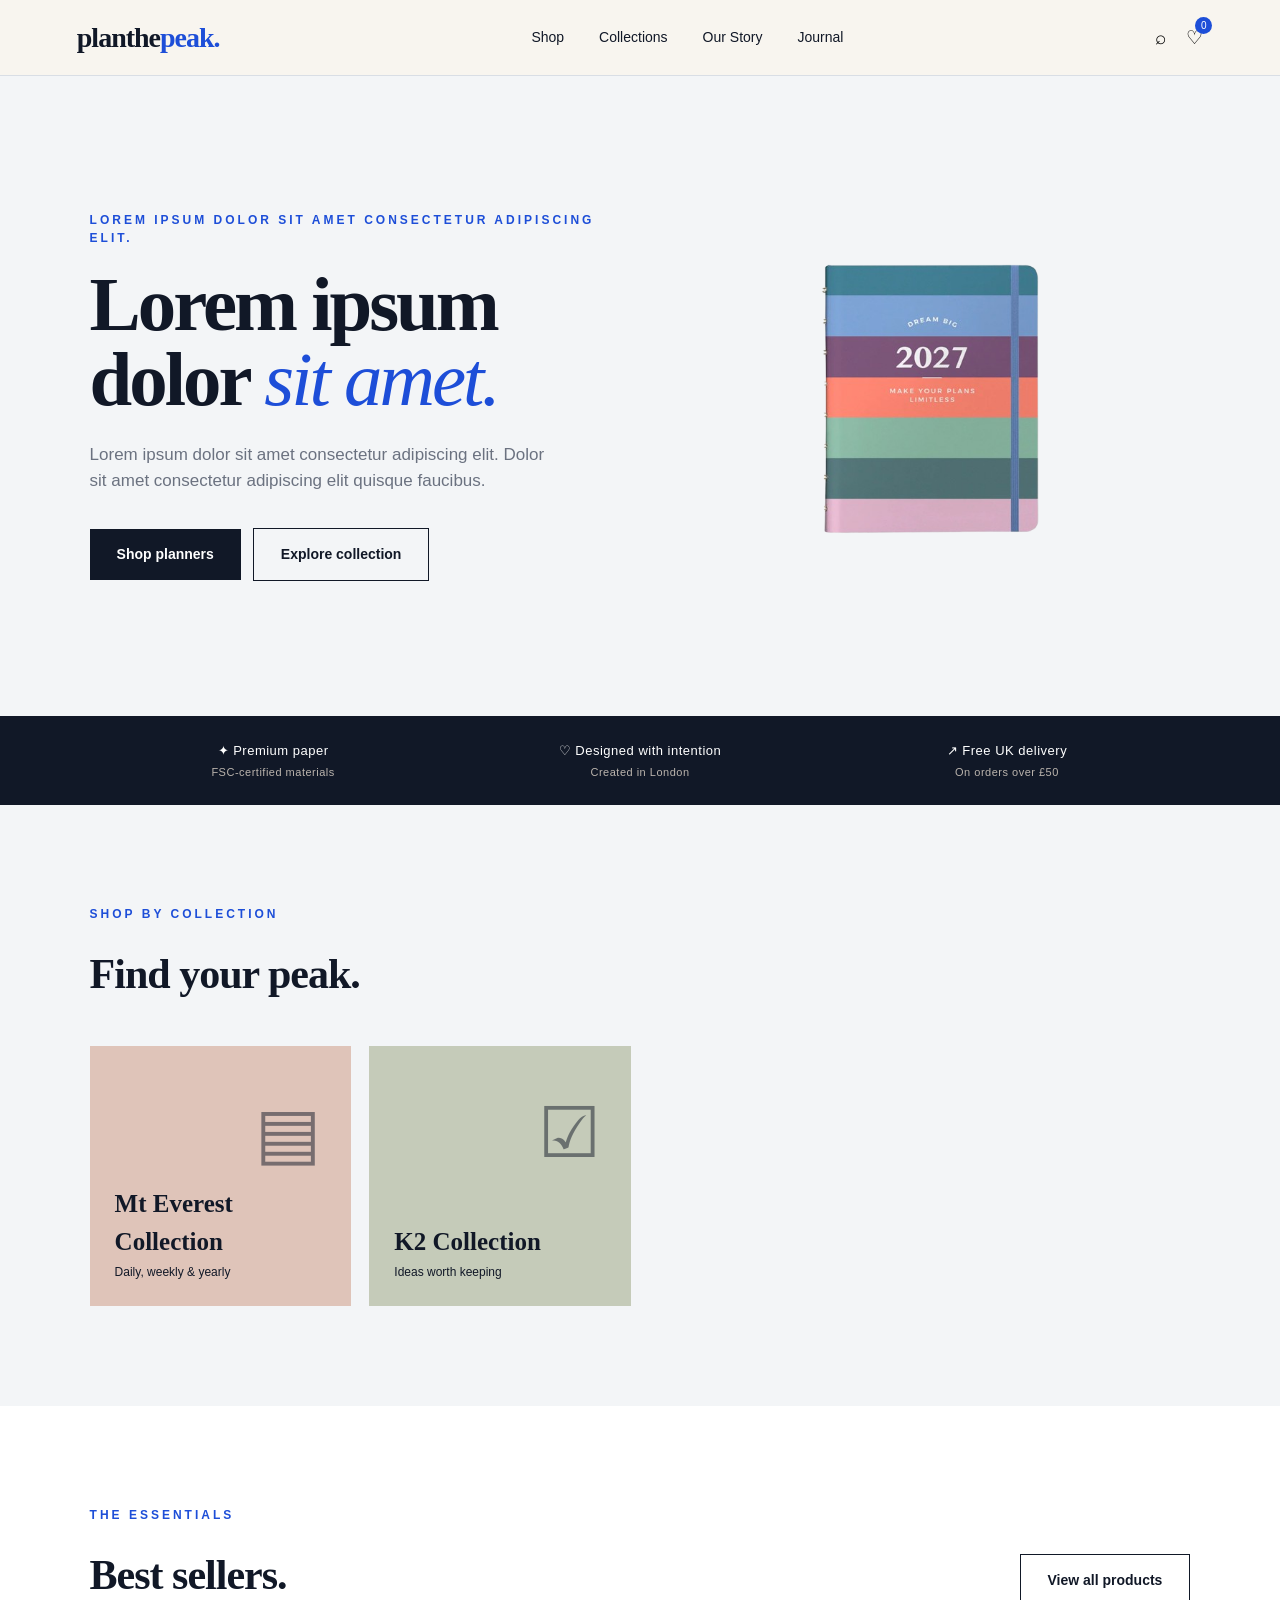
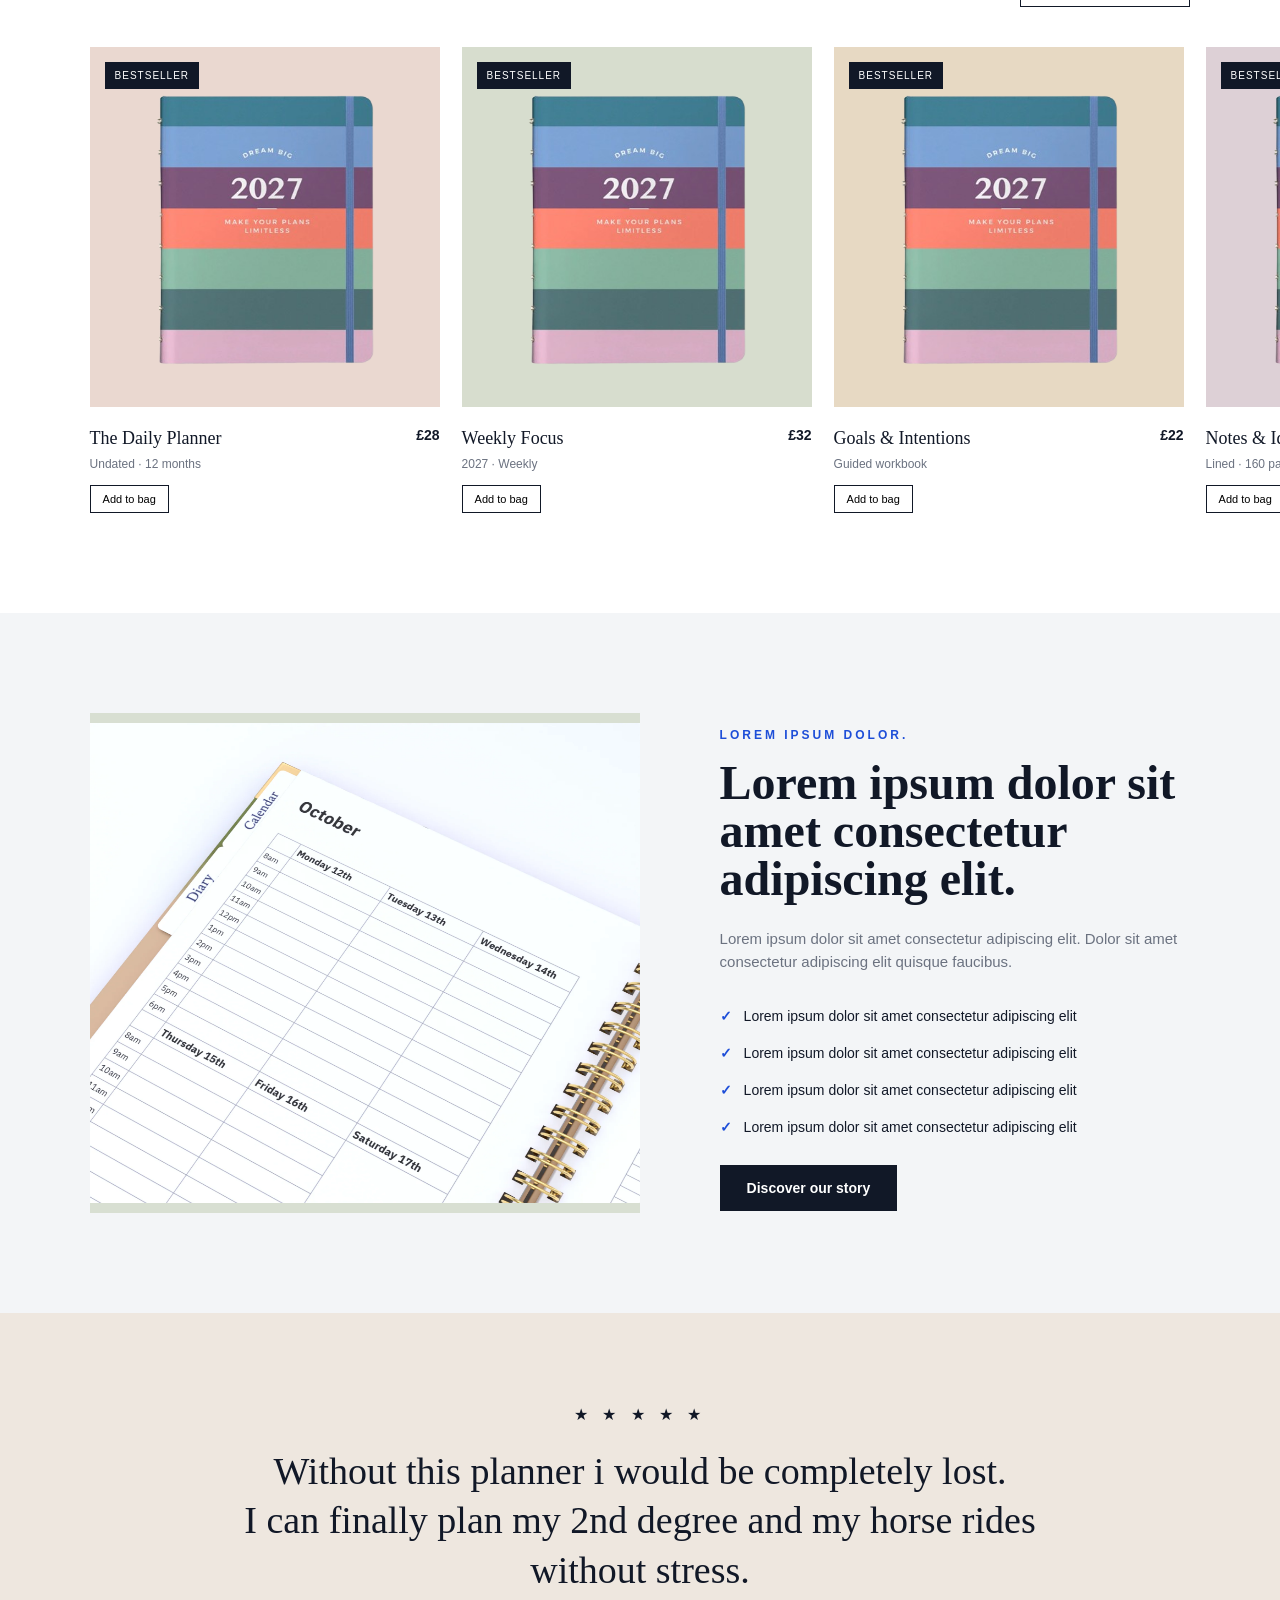
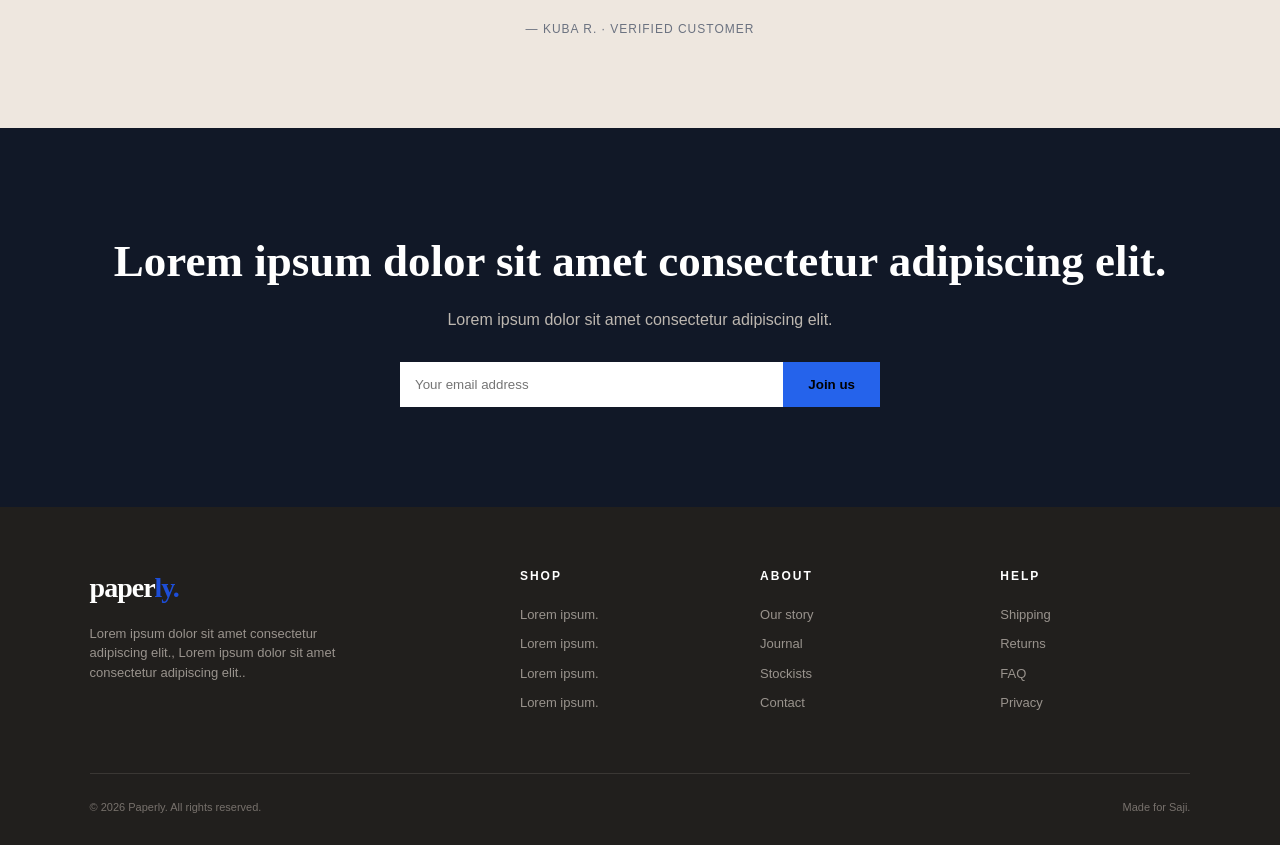
==== index.html @ 13dc661b "Add files via upload" ====
<!DOCTYPE html>
<html lang="en">
<head>
    <meta charset="UTF-8">
    <meta name="viewport" content="width=device-width, initial-scale=1.0">
    <title>Plan The Peak</title>
    <link rel="stylesheet" href="style.css">
</head>
<body>

    <!-- NAVIGATION -->
    <nav class="navbar">
        <a href="#" class="logo">planthe<span>peak.</span></a>

        <ul class="nav-links" id="navLinks">
            <li><a href="#shop">Shop</a></li>
            <li><a href="#categories">Collections</a></li>
            <li><a href="#about">Our Story</a></li>
            <li><a href="#journal">Journal</a></li>
        </ul>

        <div class="nav-actions">
            <button class="nav-icon">⌕</button>

            <button class="nav-icon cart">
                ♡
                <span class="cart-count" id="cartCount">0</span>
            </button>

            <button class="menu-btn" onclick="toggleMenu()">☰</button>
        </div>
    </nav>


    <!-- HERO -->
    <section class="hero">
        <div class="hero-content">
            <div class="eyebrow">
                Lorem ipsum dolor sit amet consectetur adipiscing elit.
            </div>

            <h1>
                Lorem ipsum dolor <em>sit amet.</em>
            </h1>

            <p>
                Lorem ipsum dolor sit amet consectetur adipiscing elit. Dolor sit amet consectetur adipiscing elit quisque faucibus.
            </p>

            <div class="buttons">
                <a href="#shop" class="btn btn-primary">
                    Shop planners
                </a>

                <a href="#categories" class="btn btn-secondary">
                    Explore collection
                </a>
            </div>
        </div>

        <div class="hero-image">
            <img src="planner.png" id="planner_placeholder">
        </div>
    </section>


    <!-- TRUST -->
    <section class="trust">
        <div class="trust-item">
            ✦ Premium paper
            <span>FSC-certified materials</span>
        </div>

        <div class="trust-item">
            ♡ Designed with intention
            <span>Created in London</span>
        </div>

        <div class="trust-item">
            ↗ Free UK delivery
            <span>On orders over £50</span>
        </div>
    </section>


    <!-- CATEGORIES -->
    <section class="section" id="categories">
        <div class="section-header">
            <div>
                <div class="eyebrow">Shop by collection</div>
                <h2>Find your peak.</h2>
            </div>

            <!-- <p> -->
                <!-- Lorem ipsum dolor sit amet consectetur adipiscing elit. Dolor sit amet consectetur adipiscing elit quisque faucibus. -->
            <!-- </p> -->
        </div>

        <div class="category-grid">

            <a href="#" class="category">
                <div class="category-icon">▤</div>
                <h3>Mt Everest Collection</h3>
                <p>Daily, weekly & yearly</p>
            </a>

            <a href="#" class="category">
                <div class="category-icon">☑</div>
                <h3>K2 Collection</h3>
                <p>Ideas worth keeping</p>
            </a>

            <!-- <a href="#" class="category">
                <div class="category-icon">✎</div>
                <h3>Accessories</h3>
                <p>Make planning yours</p>
            </a> -->

            <!-- <a href="#" class="category">
                <div class="category-icon">♡</div>
                <h3>Gift sets</h3>
                <p>Thoughtful gifts</p>
            </a> -->

        </div>
    </section>


    <!-- PRODUCTS -->
    <section class="section products-section" id="shop">

        <div class="section-header">
            <div>
                <div class="eyebrow">The essentials</div>
                <h2>Best sellers.</h2>
            </div>

            <a href="#" class="btn btn-secondary">
                View all products
            </a>
        </div>

        <div class="product-grid">

            <!-- PRODUCT 1 -->
            <article class="product-card">
                
                <a href="product.html" class="product-link">
                    <div class="product-image">
                        <span class="badge">Bestseller</span>
                        <img src="planner.png" id="planner_placeholder">
                    </div>
                </a>

                <div class="product-info">
                    <div>
                        <div class="product-name">
                            The Daily Planner
                        </div>

                        <div class="product-description">
                            Undated · 12 months
                        </div>
                    </div>

                    <div class="price">
                        £28
                    </div>
                </div>

                <button class="add-btn" onclick="addToCart()">
                    Add to bag
                </button>
            </article>


            <!-- PRODUCT 2 -->
            <article class="product-card">
                <a href="product.html" class="product-link">
                    <div class="product-image">
                        <span class="badge">Bestseller</span>
                        <img src="planner.png" id="planner_placeholder">
                    </div>
                </a>

                <div class="product-info">
                    <div>
                        <div class="product-name">
                            Weekly Focus
                        </div>

                        <div class="product-description">
                            2027 · Weekly
                        </div>
                    </div>

                    <div class="price">
                        £32
                    </div>
                </div>

                <button class="add-btn" onclick="addToCart()">
                    Add to bag
                </button>
            </article>


            <!-- PRODUCT 3 -->
            <article class="product-card">
                <a href="product.html" class="product-link">
                    <div class="product-image">
                        <span class="badge">Bestseller</span>
                        <img src="planner.png" id="planner_placeholder">
                    </div>
                </a>

                <div class="product-info">
                    <div>
                        <div class="product-name">
                            Goals & Intentions
                        </div>

                        <div class="product-description">
                            Guided workbook
                        </div>
                    </div>

                    <div class="price">
                        £22
                    </div>
                </div>

                <button class="add-btn" onclick="addToCart()">
                    Add to bag
                </button>
            </article>


            <!-- PRODUCT 4 -->
            <article class="product-card">
                <a href="product.html" class="product-link">
                    <div class="product-image">
                        <span class="badge">Bestseller</span>
                        <img src="planner.png" id="planner_placeholder">
                    </div>
                </a>

                <div class="product-info">
                    <div>
                        <div class="product-name">
                            Notes & Ideas
                        </div>

                        <div class="product-description">
                            Lined · 160 pages
                        </div>
                    </div>

                    <div class="price">
                        £16
                    </div>
                </div>

                <button class="add-btn" onclick="addToCart()">
                    Add to bag
                </button>
            </article>

        </div>
    </section>


    <!-- FEATURE -->
    <section class="feature" id="about">

        <div class="feature-image">
            <img src="planner_placeholder.png" id="planner_placeholder2">
        </div>


        <div class="feature-content">

            <div class="eyebrow">
                Lorem ipsum dolor.
            </div>

            <h2>
                Lorem ipsum dolor sit amet consectetur adipiscing elit.
            </h2>

            <p>
                Lorem ipsum dolor sit amet consectetur adipiscing elit. Dolor sit amet consectetur adipiscing elit quisque faucibus.
            </p>

            <ul class="feature-list">
                <li>Lorem ipsum dolor sit amet consectetur adipiscing elit</li>
                <li>Lorem ipsum dolor sit amet consectetur adipiscing elit</li>
                <li>Lorem ipsum dolor sit amet consectetur adipiscing elit</li>
                <li>Lorem ipsum dolor sit amet consectetur adipiscing elit</li>
            </ul>

            <a href="#" class="btn btn-primary">
                Discover our story
            </a>

        </div>

    </section>


    <!-- TESTIMONIAL -->
    <section class="testimonial">

        <div class="stars">
            ★ ★ ★ ★ ★
        </div>

        <blockquote>
            Without this planner i would be completely lost.<br>
            I can finally plan my 2nd degree and my horse rides without stress.
        </blockquote>

        <cite>
            — KUBA R. · VERIFIED CUSTOMER
        </cite>

    </section>


    <!-- NEWSLETTER -->
    <section class="newsletter" id="journal">

        <h2>
            Lorem ipsum dolor sit amet consectetur adipiscing elit.
        </h2>

        <p>
            Lorem ipsum dolor sit amet consectetur adipiscing elit.
        </p>

        <form class="newsletter-form" onsubmit="subscribe(event)">

            <input
                type="email"
                placeholder="Your email address"
                required
            >

            <button type="submit">
                Join us
            </button>

        </form>

    </section>


    <!-- FOOTER -->
    <footer>

        <div class="footer-grid">

            <div class="footer-brand">

                <div class="logo">
                    paper<span>ly.</span>
                </div>

                <p>
                    Lorem ipsum dolor sit amet consectetur adipiscing elit.,
                    Lorem ipsum dolor sit amet consectetur adipiscing elit..
                </p>

            </div>


            <div>
                <h4>Shop</h4>

                <ul>
                    <li><a href="#">Lorem ipsum.</a></li>
                    <li><a href="#">Lorem ipsum.</a></li>
                    <li><a href="#">Lorem ipsum.</a></li>
                    <li><a href="#">Lorem ipsum.</a></li>
                </ul>
            </div>


            <div>
                <h4>About</h4>

                <ul>
                    <li><a href="#">Our story</a></li>
                    <li><a href="#">Journal</a></li>
                    <li><a href="#">Stockists</a></li>
                    <li><a href="#">Contact</a></li>
                </ul>
            </div>


            <div>
                <h4>Help</h4>

                <ul>
                    <li><a href="#">Shipping</a></li>
                    <li><a href="#">Returns</a></li>
                    <li><a href="#">FAQ</a></li>
                    <li><a href="#">Privacy</a></li>
                </ul>
            </div>

        </div>


        <div class="copyright">

            <span>
                © 2026 Paperly. All rights reserved.
            </span>

            <span>
                Made for Saji.
            </span>

        </div>

    </footer>


    <script src="script.js"></script>

</body>
</html>
---- style.css ----
* {
    margin: 0;
    padding: 0;
    box-sizing: border-box;
}

:root {
    --cream: #f3f5f7;
    --white: #ffffff;
    --dark: #111827;
    --muted: #6b7280;
    --accent: #2563eb;
    --accent-dark: #1d4ed8;
    --border: #d9dee5;
    --green: #64748b;
}

body {
    font-family: Arial, Helvetica, sans-serif;
    color: var(--dark);
    background: var(--cream);
    line-height: 1.5;
}

a {
    color: inherit;
    text-decoration: none;
}

button {
    font-family: inherit;
    cursor: pointer;
}


/* NAVBAR */

.navbar {
    height: 76px;
    background: rgba(248, 245, 239, 0.95);
    border-bottom: 1px solid var(--border);
    display: flex;
    align-items: center;
    justify-content: space-between;
    padding: 0 6%;
    position: sticky;
    top: 0;
    z-index: 100;
    backdrop-filter: blur(10px);
}

.logo {
    font-family: Georgia, serif;
    font-size: 28px;
    font-weight: bold;
    letter-spacing: -1px;
}

.logo span {
    color: var(--accent-dark);
}

.nav-links {
    display: flex;
    gap: 35px;
    list-style: none;
    font-size: 14px;
}

.nav-links a {
    transition: 0.2s;
}

.nav-links a:hover {
    color: var(--accent-dark);
}

.nav-actions {
    display: flex;
    align-items: center;
    gap: 20px;
}

.nav-icon {
    background: none;
    border: none;
    font-size: 19px;
}

.cart {
    position: relative;
}

.cart-count {
    position: absolute;
    top: -9px;
    right: -9px;
    background: var(--accent-dark);
    color: white;
    width: 17px;
    height: 17px;
    border-radius: 50%;
    font-size: 10px;
    display: flex;
    align-items: center;
    justify-content: center;
}

.menu-btn {
    display: none;
    border: none;
    background: none;
    font-size: 24px;
}


/* HERO */

.hero {
    min-height: 620px;
    display: grid;
    grid-template-columns: 1fr 1fr;
    align-items: center;
    padding: 70px 7%;
    gap: 60px;
}

.hero-content {
    max-width: 580px;
}

.eyebrow {
    text-transform: uppercase;
    letter-spacing: 3px;
    color: var(--accent-dark);
    font-size: 12px;
    font-weight: bold;
    margin-bottom: 20px;
}

.hero h1 {
    font-family: Georgia, serif;
    font-size: clamp(48px, 6vw, 78px);
    line-height: 0.98;
    letter-spacing: -3px;
    margin-bottom: 25px;
}

.hero h1 em {
    color: var(--accent-dark);
    font-weight: normal;
}

.hero p {
    color: var(--muted);
    font-size: 17px;
    max-width: 470px;
    margin-bottom: 35px;
}

.buttons {
    display: flex;
    gap: 12px;
    align-items: center;
}

.btn {
    border: none;
    padding: 15px 27px;
    font-size: 14px;
    font-weight: bold;
    transition: 0.25s;
}

.btn-primary {
    background: var(--dark);
    color: white;
}

.btn-primary:hover {
    background: var(--accent-dark);
    transform: translateY(-2px);
}

.btn-secondary {
    background: transparent;
    border: 1px solid var(--dark);
}

.btn-secondary:hover {
    background: var(--dark);
    color: white;
}


/* HERO IMAGE */

.hero-image {
    height: 500px;
    position: relative;
    display: flex;
    justify-content: center;
    align-items: center;
}

.planner-shadow {
    position: absolute;
    width: 370px;
    height: 440px;
    background: #ddd3c7;
    transform: rotate(7deg);
    border-radius: 5px;
}

.planner {
    position: relative;
    width: 370px;
    height: 440px;
    background: #d4a394;
    border-radius: 5px;
    box-shadow: 0 25px 50px rgba(0, 0, 0, 0.15);
    padding: 45px 35px;
    transform: rotate(-4deg);
    overflow: hidden;
}

.planner::before {
    content: "";
    position: absolute;
    width: 22px;
    height: 100%;
    left: 0;
    top: 0;
    background: rgba(0, 0, 0, 0.08);
}

.planner-title {
    font-family: Georgia, serif;
    font-size: 38px;
    line-height: 1;
    margin-bottom: 10px;
}

.planner-subtitle {
    font-size: 11px;
    letter-spacing: 3px;
    text-transform: uppercase;
}

.planner-lines {
    position: absolute;
    left: 55px;
    right: 35px;
    bottom: 70px;
}

.planner-lines div {
    height: 1px;
    background: rgba(255, 255, 255, 0.45);
    margin: 22px 0;
}

.flower {
    position: absolute;
    right: 25px;
    bottom: 20px;
    font-size: 60px;
    opacity: 0.7;
}


/* TRUST BAR */

.trust {
    background: var(--dark);
    color: white;
    display: grid;
    grid-template-columns: repeat(3, 1fr);
    padding: 25px 7%;
    text-align: center;
}

.trust-item {
    font-size: 13px;
    letter-spacing: 0.5px;
}

.trust-item span {
    display: block;
    color: #bbb4ad;
    font-size: 11px;
    margin-top: 3px;
}


/* CATEGORIES */

.section {
    padding: 100px 7%;
}

.section-header {
    display: flex;
    justify-content: space-between;
    align-items: end;
    margin-bottom: 40px;
}

.section-header h2 {
    font-family: Georgia, serif;
    font-size: 42px;
    letter-spacing: -1px;
}

.section-header p {
    color: var(--muted);
    max-width: 400px;
    font-size: 14px;
}

.category-grid {
    display: grid;
    grid-template-columns: repeat(4, 1fr);
    gap: 18px;
}

.category {
    height: 260px;
    padding: 25px;
    display: flex;
    flex-direction: column;
    justify-content: end;
    position: relative;
    overflow: hidden;
    transition: 0.3s;
}

.category:hover {
    transform: translateY(-5px);
}

.category:nth-child(1) {
    background: #dfc4b9;
}

.category:nth-child(2) {
    background: #c5cbb9;
}

.category:nth-child(3) {
    background: #d8c5a9;
}

.category:nth-child(4) {
    background: #c8b8bd;
}

.category-icon {
    position: absolute;
    top: 35px;
    right: 30px;
    font-size: 70px;
    opacity: 0.5;
}

.category h3 {
    font-family: Georgia, serif;
    font-size: 25px;
}

.category p {
    font-size: 12px;
    margin-top: 3px;
}


/* PRODUCTS */

.products-section {
    background: white;
}

.product-grid {
    display: grid;
    grid-template-columns: repeat(4, 1fr);
    gap: 22px;
}

.product-card {
    position: relative;
}

.product-image {
    height: 360px;
    display: flex;
    align-items: center;
    justify-content: center;
    position: relative;
    overflow: hidden;
    margin-bottom: 18px;
}

.product-card:nth-child(1) .product-image {
    background: #ead8d0;
}

.product-card:nth-child(2) .product-image {
    background: #d7ddce;
}

.product-card:nth-child(3) .product-image {
    background: #e7d9c3;
}

.product-card:nth-child(4) .product-image {
    background: #ddd0d6;
}

.product-book {
    width: 190px;
    height: 260px;
    background: white;
    box-shadow: 10px 15px 25px rgba(0, 0, 0, 0.12);
    padding: 30px 20px;
    transform: rotate(-5deg);
    position: relative;
}

.product-book.green {
    background: #b8c1a9;
}

.product-book.beige {
    background: #d5b98d;
}

.product-book.purple {
    background: #bbaab6;
}

.product-book h4 {
    font-family: Georgia, serif;
    font-size: 25px;
    line-height: 1;
}

.product-book small {
    display: block;
    margin-top: 8px;
    letter-spacing: 2px;
    font-size: 8px;
}

.badge {
    position: absolute;
    top: 15px;
    left: 15px;
    background: var(--dark);
    color: white;
    padding: 6px 10px;
    font-size: 10px;
    text-transform: uppercase;
    letter-spacing: 1px;
}

.product-info {
    display: flex;
    justify-content: space-between;
    align-items: start;
}

.product-name {
    font-family: Georgia, serif;
    font-size: 18px;
}

.product-description {
    color: var(--muted);
    font-size: 12px;
    margin-top: 3px;
}

.price {
    font-weight: bold;
    font-size: 14px;
}

.add-btn {
    border: 1px solid var(--dark);
    background: transparent;
    padding: 7px 12px;
    font-size: 11px;
    margin-top: 12px;
    transition: 0.2s;
}

.add-btn:hover {
    background: var(--dark);
    color: white;
}


/* FEATURE */

.feature {
    padding: 100px 7%;
    display: grid;
    grid-template-columns: 1fr 1fr;
    gap: 80px;
    align-items: center;
}

.feature-image {
    height: 500px;
    background: #d8dfd2;
    display: flex;
    justify-content: center;
    align-items: center;
}

.desk {
    width: 75%;
    height: 75%;
    background: #f5f1e9;
    box-shadow: 0 20px 40px rgba(0, 0, 0, 0.12);
    padding: 35px;
    transform: rotate(3deg);
}

.desk h3 {
    font-family: Georgia, serif;
    font-size: 30px;
    margin-bottom: 25px;
}

.task {
    border-bottom: 1px solid #ddd;
    padding: 14px 0;
    font-size: 13px;
}

.check {
    display: inline-block;
    width: 15px;
    height: 15px;
    border: 1px solid #999;
    margin-right: 10px;
    vertical-align: middle;
}

.feature-content .eyebrow {
    margin-bottom: 15px;
}

.feature-content h2 {
    font-family: Georgia, serif;
    font-size: 48px;
    line-height: 1;
    margin-bottom: 25px;
}

.feature-content p {
    color: var(--muted);
    font-size: 15px;
    margin-bottom: 25px;
}

.feature-list {
    list-style: none;
    margin-bottom: 30px;
}

.feature-list li {
    padding: 8px 0;
    font-size: 14px;
}

.feature-list li::before {
    content: "✓";
    margin-right: 12px;
    color: var(--accent-dark);
    font-weight: bold;
}


/* TESTIMONIAL */

.testimonial {
    background: #eee7df;
    text-align: center;
    padding: 90px 15%;
}

.stars {
    letter-spacing: 5px;
    margin-bottom: 20px;
}

.testimonial blockquote {
    font-family: Georgia, serif;
    font-size: clamp(25px, 3vw, 38px);
    line-height: 1.3;
    max-width: 850px;
    margin: auto;
}

.testimonial cite {
    display: block;
    margin-top: 25px;
    font-size: 12px;
    color: var(--muted);
    font-style: normal;
    letter-spacing: 1px;
}


/* NEWSLETTER */

.newsletter {
    padding: 100px 7%;
    text-align: center;
    background: var(--dark);
    color: white;
}

.newsletter h2 {
    font-family: Georgia, serif;
    font-size: 45px;
    margin-bottom: 12px;
}

.newsletter p {
    color: #bdb7b0;
    margin-bottom: 30px;
}

.newsletter-form {
    display: flex;
    max-width: 480px;
    margin: auto;
}

.newsletter-form input {
    flex: 1;
    padding: 15px;
    border: none;
    outline: none;
}

.newsletter-form button {
    border: none;
    padding: 0 25px;
    background: var(--accent);
    font-weight: bold;
}


/* FOOTER */

footer {
    background: #211f1d;
    color: white;
    padding: 60px 7% 30px;
}

.footer-grid {
    display: grid;
    grid-template-columns: 2fr 1fr 1fr 1fr;
    gap: 50px;
    padding-bottom: 50px;
}

.footer-brand p {
    color: #99938d;
    font-size: 13px;
    max-width: 280px;
    margin-top: 15px;
}

footer h4 {
    font-size: 12px;
    text-transform: uppercase;
    letter-spacing: 2px;
    margin-bottom: 20px;
}

footer ul {
    list-style: none;
}

footer li {
    margin: 10px 0;
    color: #99938d;
    font-size: 13px;
}

.copyright {
    border-top: 1px solid #3a3734;
    padding-top: 25px;
    color: #77716c;
    font-size: 11px;
    display: flex;
    justify-content: space-between;
}


/* MOBILE */

@media (max-width: 900px) {

    .nav-links {
        display: none;
        position: absolute;
        top: 76px;
        left: 0;
        right: 0;
        background: var(--cream);
        flex-direction: column;
        padding: 25px 7%;
        gap: 20px;
        border-bottom: 1px solid var(--border);
    }

    .nav-links.active {
        display: flex;
    }

    .menu-btn {
        display: block;
    }

    .hero {
        grid-template-columns: 1fr;
        padding-top: 50px;
    }

    .hero-image {
        height: 430px;
    }

    .category-grid,
    .product-grid {
        grid-template-columns: repeat(2, 1fr);
    }

    .feature {
        grid-template-columns: 1fr;
    }

    .footer-grid {
        grid-template-columns: 1fr 1fr;
    }
}


@media (max-width: 600px) {

    .navbar {
        padding: 0 5%;
    }

    .hero {
        padding: 45px 5%;
    }

    .hero h1 {
        font-size: 50px;
    }

    .planner {
        width: 280px;
        height: 350px;
    }

    .planner-shadow {
        width: 280px;
        height: 350px;
    }

    .trust {
        grid-template-columns: 1fr;
        gap: 18px;
    }

    .section,
    .feature {
        padding: 70px 5%;
    }

    .section-header {
        display: block;
    }

    .section-header h2 {
        margin-bottom: 15px;
    }

    .category-grid,
    .product-grid {
        grid-template-columns: 1fr;
    }

    .category {
        height: 220px;
    }

    .product-image {
        height: 400px;
    }

    .feature-content h2 {
        font-size: 40px;
    }

    .testimonial {
        padding: 70px 7%;
    }

    .newsletter {
        padding: 70px 5%;
    }

    .newsletter h2 {
        font-size: 37px;
    }

    .newsletter-form {
        flex-direction: column;
        gap: 10px;
    }

    .newsletter-form input,
    .newsletter-form button {
        height: 50px;
    }

    .footer-grid {
        grid-template-columns: 1fr;
    }

    .copyright {
        flex-direction: column;
        gap: 10px;
    }
}

img#planner_placeholder {
    width: 350px;
    height: 350px;
}

img#planner_placeholder2 {
    width: 550px;
    height: 480px;
}
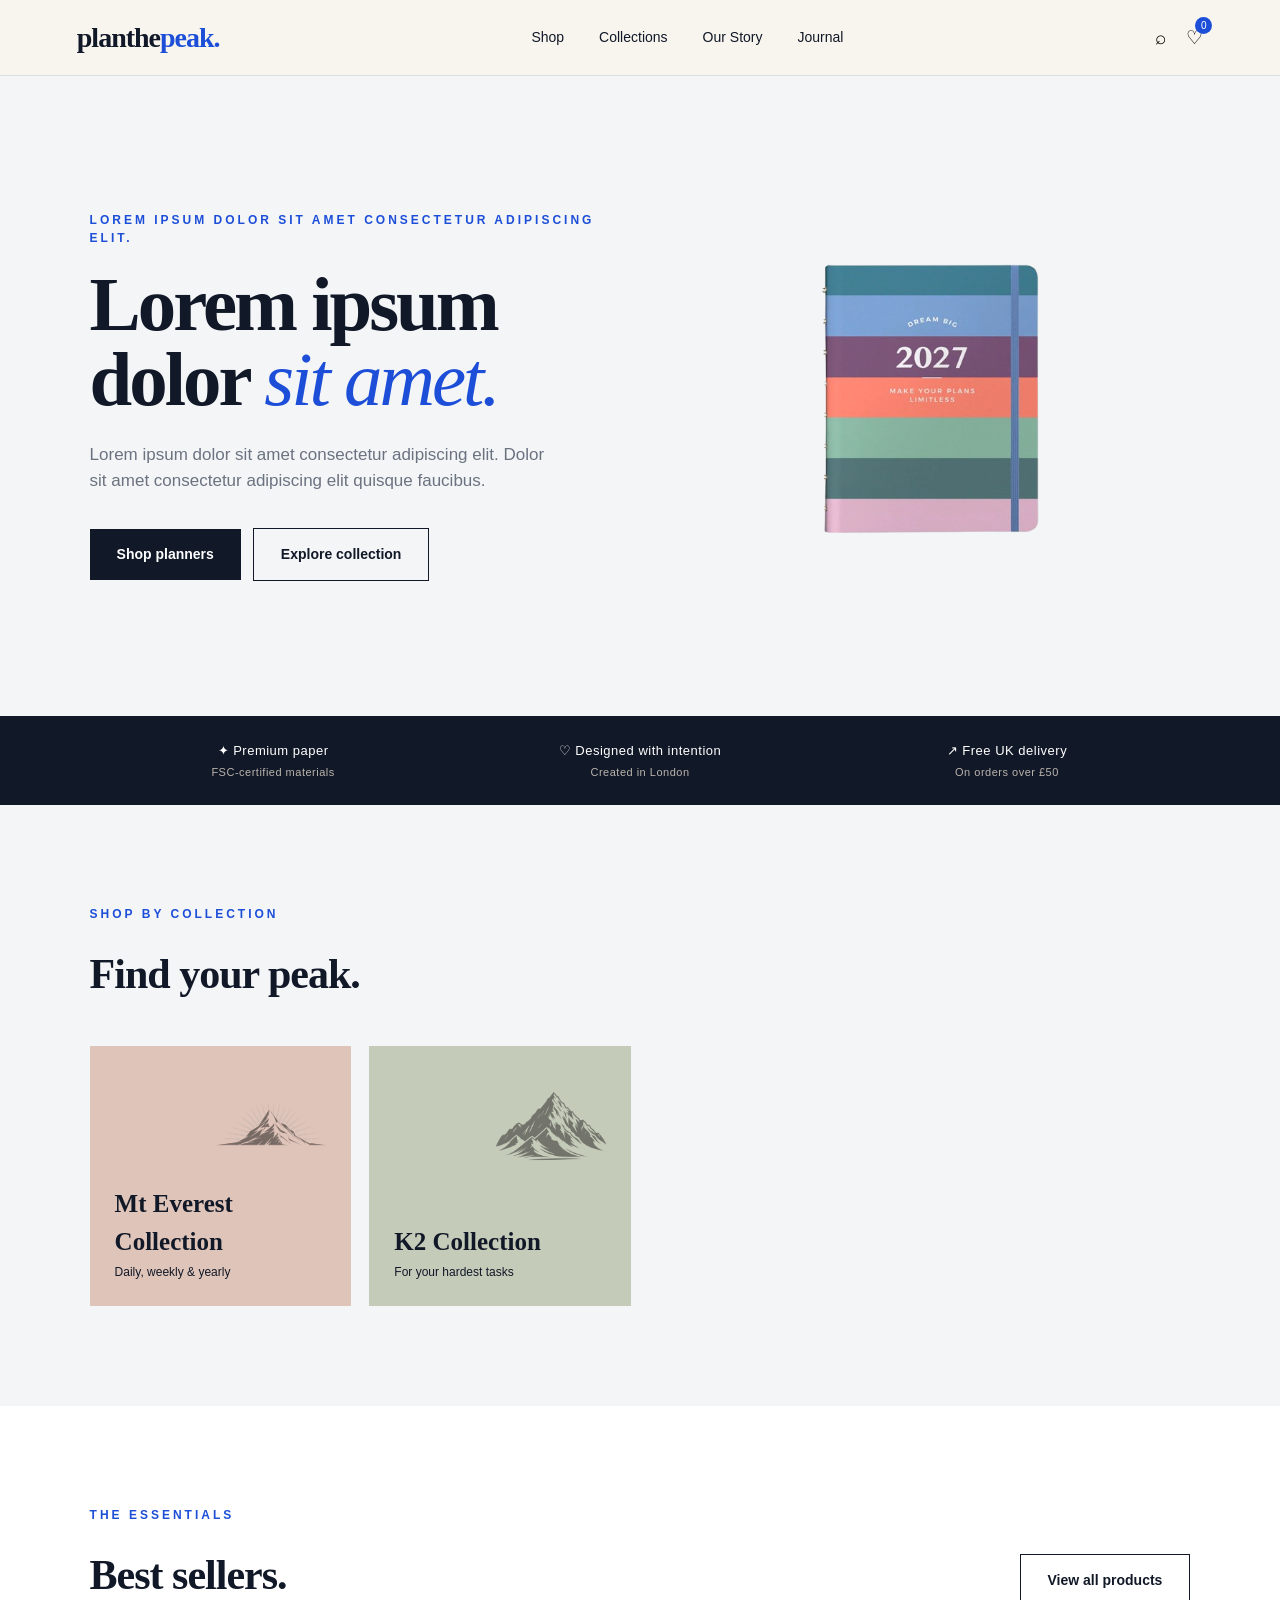
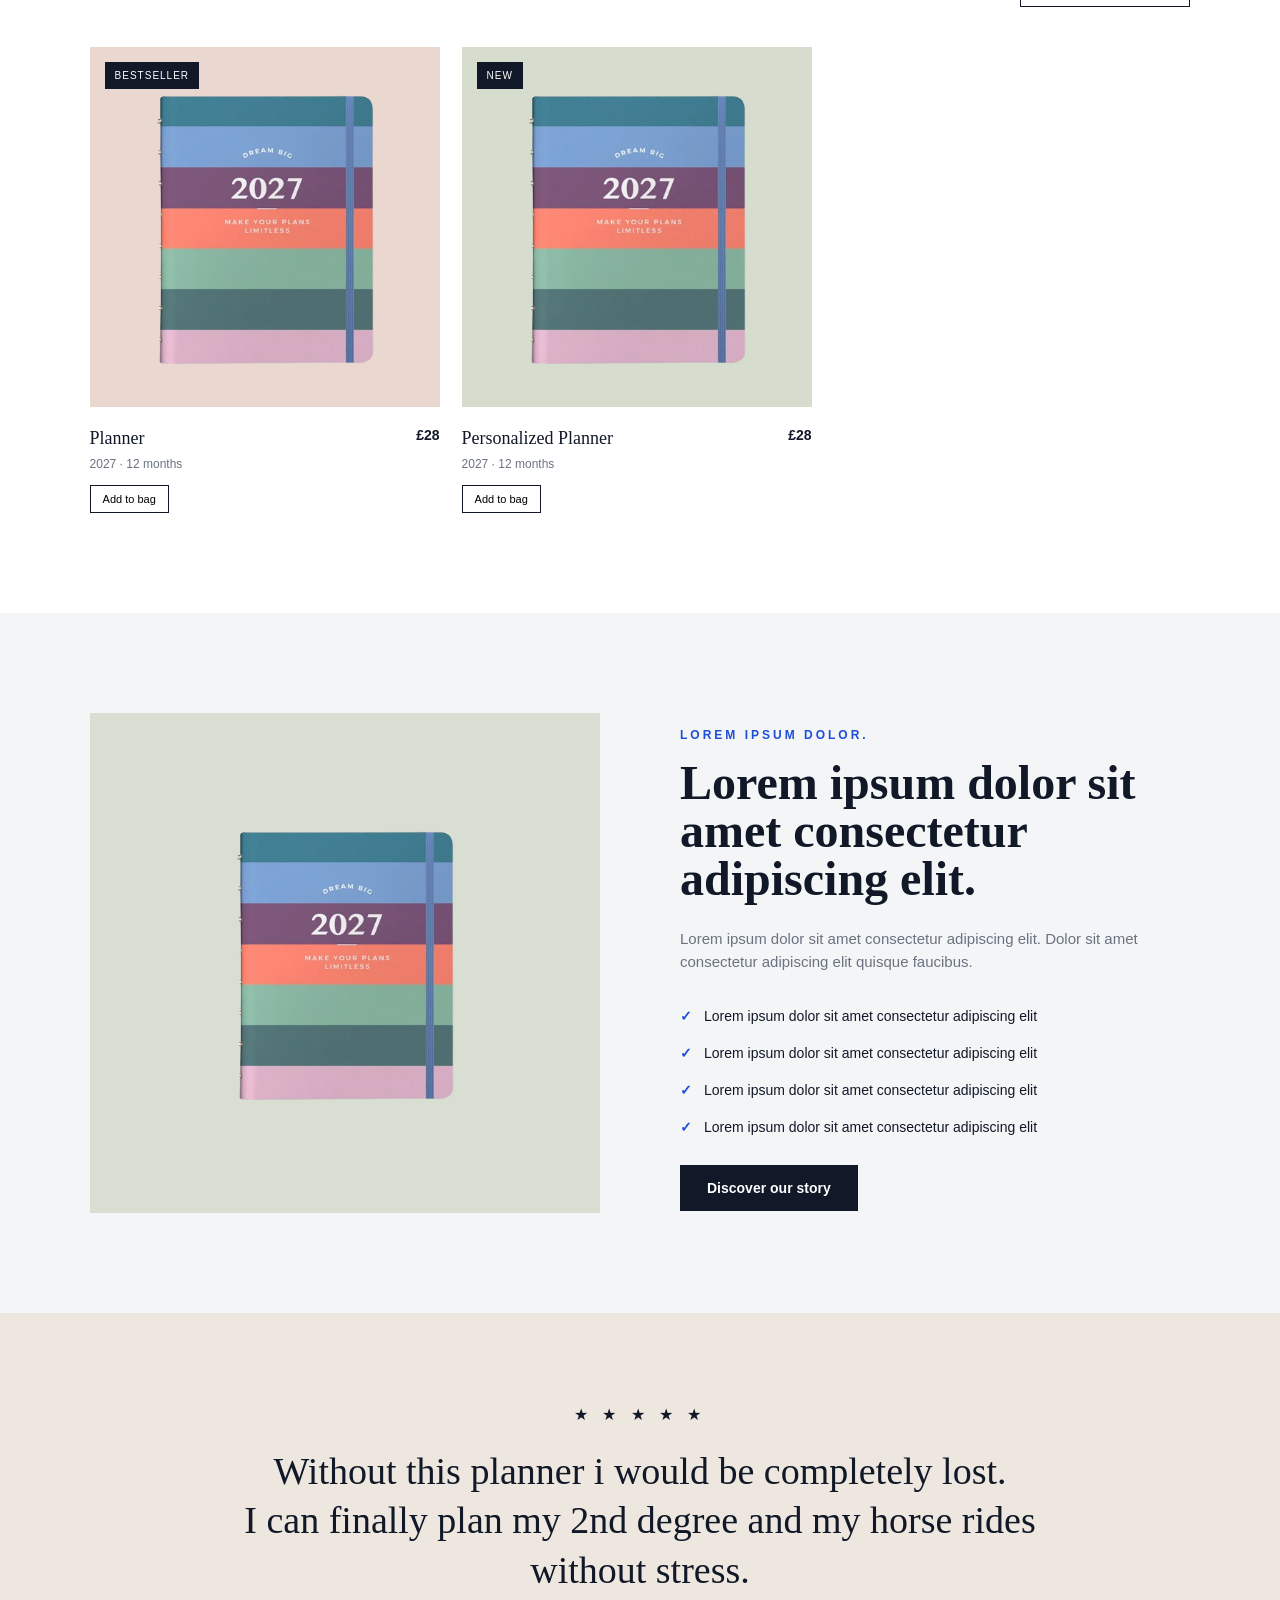
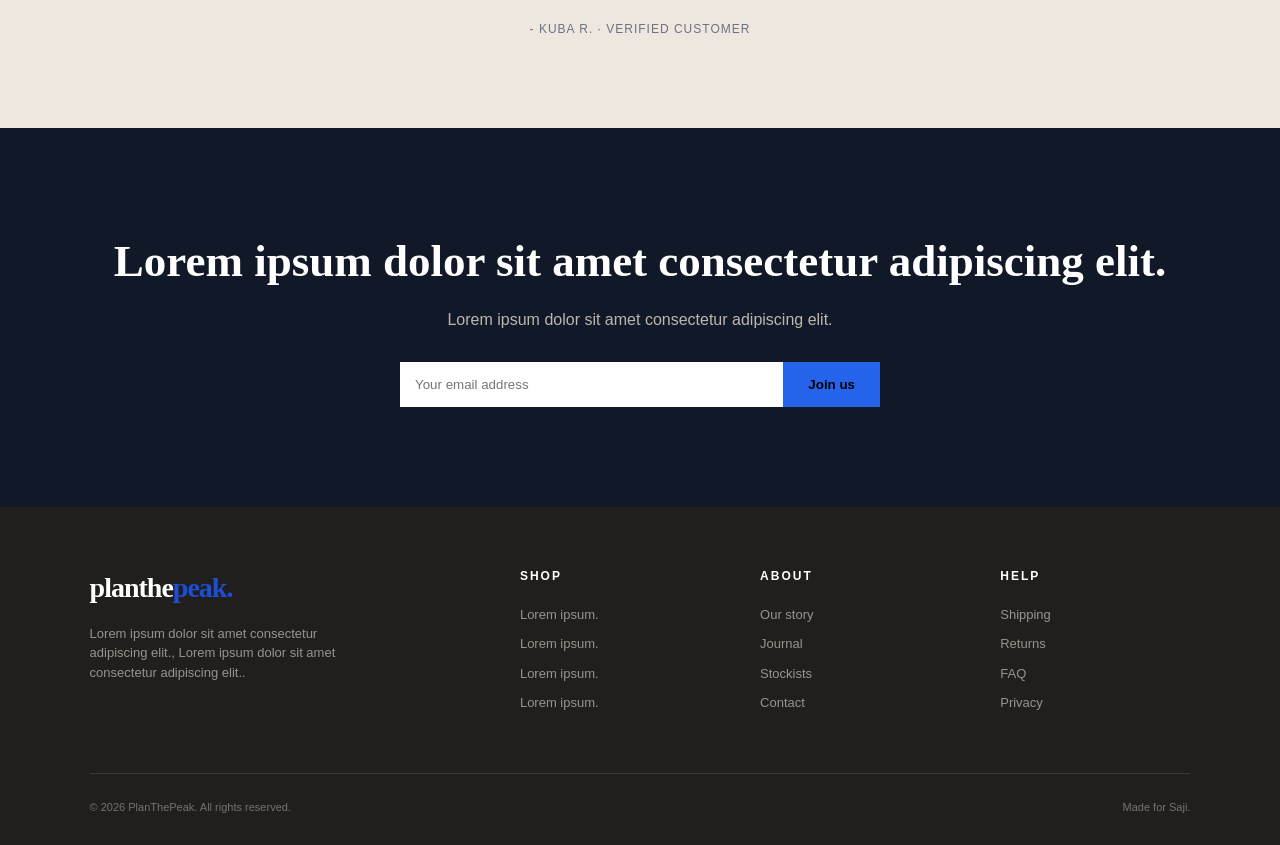
==== commit 1c0e8a89: "Add files via upload" ====
--- a/index.html
+++ b/index.html
@@ -1,433 +1,403 @@
 <!DOCTYPE html>
 <html lang="en">
-<head>
-    <meta charset="UTF-8">
-    <meta name="viewport" content="width=device-width, initial-scale=1.0">
-    <title>Plan The Peak</title>
-    <link rel="stylesheet" href="style.css">
-</head>
-<body>
-
-    <!-- NAVIGATION -->
-    <nav class="navbar">
-        <a href="#" class="logo">planthe<span>peak.</span></a>
-
-        <ul class="nav-links" id="navLinks">
-            <li><a href="#shop">Shop</a></li>
-            <li><a href="#categories">Collections</a></li>
-            <li><a href="#about">Our Story</a></li>
-            <li><a href="#journal">Journal</a></li>
-        </ul>
-
-        <div class="nav-actions">
-            <button class="nav-icon">⌕</button>
-
-            <button class="nav-icon cart">
-                ♡
-                <span class="cart-count" id="cartCount">0</span>
-            </button>
-
-            <button class="menu-btn" onclick="toggleMenu()">☰</button>
-        </div>
-    </nav>
-
-
-    <!-- HERO -->
-    <section class="hero">
-        <div class="hero-content">
-            <div class="eyebrow">
-                Lorem ipsum dolor sit amet consectetur adipiscing elit.
-            </div>
-
-            <h1>
-                Lorem ipsum dolor <em>sit amet.</em>
-            </h1>
-
-            <p>
-                Lorem ipsum dolor sit amet consectetur adipiscing elit. Dolor sit amet consectetur adipiscing elit quisque faucibus.
-            </p>
-
-            <div class="buttons">
-                <a href="#shop" class="btn btn-primary">
-                    Shop planners
+    <head>
+        <meta charset="UTF-8">
+        <meta name="viewport" content="width=device-width, initial-scale=1.0">
+        <title>Plan The Peak</title>
+        <link rel="stylesheet" href="style.css">
+    </head>
+    
+    <body>
+        <!-- NAVIGATION -->
+        <nav class="navbar">
+            <a href="#" class="logo">planthe<span>peak.</span></a>
+
+            <ul class="nav-links" id="navLinks">
+                <li><a href="#shop">Shop</a></li>
+                <li><a href="#categories">Collections</a></li>
+                <li><a href="#about">Our Story</a></li>
+                <li><a href="#journal">Journal</a></li>
+            </ul>
+
+            <div class="nav-actions">
+                <button class="nav-icon">⌕</button>
+                <button class="nav-icon cart">
+                    ♡
+                    <span class="cart-count" id="cartCount">0</span>
+                </button>
+
+                <button class="menu-btn" onclick="toggleMenu()">☰</button>
+            </div>
+        </nav>
+
+
+        <!-- HERO -->
+        <section class="hero">
+            <div class="hero-content">
+                <div class="eyebrow">
+                    Lorem ipsum dolor sit amet consectetur adipiscing elit.
+                </div>
+
+                <h1>
+                    Lorem ipsum dolor <em>sit amet.</em>
+                </h1>
+
+                <p>
+                    Lorem ipsum dolor sit amet consectetur adipiscing elit. Dolor sit amet consectetur adipiscing elit quisque faucibus.
+                </p>
+
+                <div class="buttons">
+                    <a href="#shop" class="btn btn-primary">
+                        Shop planners
+                    </a>
+
+                    <a href="#categories" class="btn btn-secondary">
+                        Explore collection
+                    </a>
+                </div>
+            </div>
+
+            <div class="hero-image">
+                <img src="planner.png" id="planner_placeholder">
+            </div>
+        </section>
+
+
+        <!-- TRUST -->
+        <section class="trust">
+            <div class="trust-item">
+                ✦ Premium paper
+                <span>FSC-certified materials</span>
+            </div>
+
+            <div class="trust-item">
+                ♡ Designed with intention
+                <span>Created in London</span>
+            </div>
+
+            <div class="trust-item">
+                ↗ Free UK delivery
+                <span>On orders over £50</span>
+            </div>
+        </section>
+
+
+        <!-- CATEGORIES -->
+        <section class="section" id="categories">
+            <div class="section-header">
+                <div>
+                    <div class="eyebrow">Shop by collection</div>
+                    <h2>Find your peak.</h2>
+                </div>
+
+                <!-- <p> -->
+                    <!-- Lorem ipsum dolor sit amet consectetur adipiscing elit. Dolor sit amet consectetur adipiscing elit quisque faucibus. -->
+                <!-- </p> -->
+            </div>
+
+            <div class="category-grid">
+                <a href="#" class="category">
+                    <div class="category-icon">
+                        <img src="everest-bg.png" alt="Mt Everest Collection">
+                    </div>
+
+                    <h3>Mt Everest Collection</h3>
+                    <p>Daily, weekly & yearly</p>
                 </a>
 
-                <a href="#categories" class="btn btn-secondary">
-                    Explore collection
+                <a href="#" class="category">
+                    <div class="category-icon">
+                        <img src="k2-bg.png" alt="K2 Collection">
+                    </div>
+
+                    <h3>K2 Collection</h3>
+                    <p>For your hardest tasks</p>
                 </a>
-            </div>
-        </div>
-
-        <div class="hero-image">
-            <img src="planner.png" id="planner_placeholder">
-        </div>
-    </section>
-
-
-    <!-- TRUST -->
-    <section class="trust">
-        <div class="trust-item">
-            ✦ Premium paper
-            <span>FSC-certified materials</span>
-        </div>
-
-        <div class="trust-item">
-            ♡ Designed with intention
-            <span>Created in London</span>
-        </div>
-
-        <div class="trust-item">
-            ↗ Free UK delivery
-            <span>On orders over £50</span>
-        </div>
-    </section>
-
-
-    <!-- CATEGORIES -->
-    <section class="section" id="categories">
-        <div class="section-header">
-            <div>
-                <div class="eyebrow">Shop by collection</div>
-                <h2>Find your peak.</h2>
-            </div>
-
-            <!-- <p> -->
-                <!-- Lorem ipsum dolor sit amet consectetur adipiscing elit. Dolor sit amet consectetur adipiscing elit quisque faucibus. -->
-            <!-- </p> -->
-        </div>
-
-        <div class="category-grid">
-
-            <a href="#" class="category">
-                <div class="category-icon">▤</div>
-                <h3>Mt Everest Collection</h3>
-                <p>Daily, weekly & yearly</p>
-            </a>
-
-            <a href="#" class="category">
-                <div class="category-icon">☑</div>
-                <h3>K2 Collection</h3>
-                <p>Ideas worth keeping</p>
-            </a>
-
-            <!-- <a href="#" class="category">
-                <div class="category-icon">✎</div>
-                <h3>Accessories</h3>
-                <p>Make planning yours</p>
-            </a> -->
-
-            <!-- <a href="#" class="category">
-                <div class="category-icon">♡</div>
-                <h3>Gift sets</h3>
-                <p>Thoughtful gifts</p>
-            </a> -->
-
-        </div>
-    </section>
-
-
-    <!-- PRODUCTS -->
-    <section class="section products-section" id="shop">
-
-        <div class="section-header">
-            <div>
-                <div class="eyebrow">The essentials</div>
-                <h2>Best sellers.</h2>
-            </div>
-
-            <a href="#" class="btn btn-secondary">
-                View all products
-            </a>
-        </div>
-
-        <div class="product-grid">
-
-            <!-- PRODUCT 1 -->
-            <article class="product-card">
-                
-                <a href="product.html" class="product-link">
-                    <div class="product-image">
-                        <span class="badge">Bestseller</span>
-                        <img src="planner.png" id="planner_placeholder">
-                    </div>
+
+                <!-- <a href="#" class="category">
+                    <div class="category-icon">✎</div>
+                    <h3>Accessories</h3>
+                    <p>Make planning yours</p>
+                </a> -->
+
+                <!-- <a href="#" class="category">
+                    <div class="category-icon">♡</div>
+                    <h3>Gift sets</h3>
+                    <p>Thoughtful gifts</p>
+                </a> -->
+            </div>
+        </section>
+
+        <!-- PRODUCTS -->
+        <section class="section products-section" id="shop">
+            <div class="section-header">
+                <div>
+                    <div class="eyebrow">The essentials</div>
+                    <h2>Best sellers.</h2>
+                </div>
+
+                <a href="#" class="btn btn-secondary">
+                    View all products
                 </a>
-
-                <div class="product-info">
-                    <div>
-                        <div class="product-name">
-                            The Daily Planner
-                        </div>
-
-                        <div class="product-description">
-                            Undated · 12 months
-                        </div>
-                    </div>
-
-                    <div class="price">
-                        £28
-                    </div>
-                </div>
-
-                <button class="add-btn" onclick="addToCart()">
-                    Add to bag
-                </button>
-            </article>
-
-
-            <!-- PRODUCT 2 -->
-            <article class="product-card">
-                <a href="product.html" class="product-link">
-                    <div class="product-image">
-                        <span class="badge">Bestseller</span>
-                        <img src="planner.png" id="planner_placeholder">
-                    </div>
+            </div>
+
+            <div class="product-grid">
+                <!-- PRODUCT 1 -->
+                <article class="product-card">
+                    <a href="product2.html" class="product-link">
+                        <div class="product-image">
+                            <span class="badge">Bestseller</span>
+                            <img src="planner.png" id="planner_placeholder">
+                        </div>
+                    </a>
+
+                    <div class="product-info">
+                        <div>
+                            <div class="product-name">
+                                Planner
+                            </div>
+
+                            <div class="product-description">
+                                2027 · 12 months
+                            </div>
+                        </div>
+
+                        <div class="price">
+                            £28
+                        </div>
+                    </div>
+
+                    <button class="add-btn" onclick="addToCart()">
+                        Add to bag
+                    </button>
+                </article>
+
+
+                <!-- PRODUCT 2 -->
+                <article class="product-card">
+                    <a href="product.html" class="product-link">
+                        <div class="product-image">
+                            <span class="badge">New</span>
+                            <img src="planner.png" id="planner_placeholder">
+                        </div>
+                    </a>
+
+                    <div class="product-info">
+                        <div>
+                            <div class="product-name">
+                                Personalized Planner
+                            </div>
+
+                            <div class="product-description">
+                                2027 · 12 months
+                            </div>
+                        </div>
+
+                        <div class="price">
+                            £28
+                        </div>
+                    </div>
+
+                    <button class="add-btn" onclick="addToCart()">
+                        Add to bag
+                    </button>
+                </article>
+
+
+                <!-- PRODUCT 3 -->
+                <!-- <article class="product-card">
+                    <a href="product.html" class="product-link">
+                        <div class="product-image">
+                            <span class="badge">Bestseller</span>
+                            <img src="planner.png" id="planner_placeholder">
+                        </div>
+                    </a>
+
+                    <div class="product-info">
+                        <div>
+                            <div class="product-name">
+                                Goals & Intentions
+                            </div>
+
+                            <div class="product-description">
+                                Guided workbook
+                            </div>
+                        </div>
+
+                        <div class="price">
+                            £22
+                        </div>
+                    </div>
+
+                    <button class="add-btn" onclick="addToCart()">
+                        Add to bag
+                    </button>
+                </article> -->
+
+
+                <!-- PRODUCT 4 -->
+                <!-- <article class="product-card">
+                    <a href="product.html" class="product-link">
+                        <div class="product-image">
+                            <span class="badge">Bestseller</span>
+                            <img src="planner.png" id="planner_placeholder">
+                        </div>
+                    </a>
+
+                    <div class="product-info">
+                        <div>
+                            <div class="product-name">
+                                Notes & Ideas
+                            </div>
+
+                            <div class="product-description">
+                                Lined · 160 pages
+                            </div>
+                        </div>
+
+                        <div class="price">
+                            £16
+                        </div>
+                    </div>
+
+                    <button class="add-btn" onclick="addToCart()">
+                        Add to bag
+                    </button>
+                </article> -->
+
+            </div>
+        </section>
+
+
+        <!-- FEATURE -->
+        <section class="feature" id="about">
+            <div class="feature-image">
+                <img src="planner.png" id="planner_placeholder">
+            </div>
+
+            <div class="feature-content">
+                <div class="eyebrow">
+                    Lorem ipsum dolor.
+                </div>
+
+                <h2>
+                    Lorem ipsum dolor sit amet consectetur adipiscing elit.
+                </h2>
+
+                <p>
+                    Lorem ipsum dolor sit amet consectetur adipiscing elit. Dolor sit amet consectetur adipiscing elit quisque faucibus.
+                </p>
+
+                <ul class="feature-list">
+                    <li>Lorem ipsum dolor sit amet consectetur adipiscing elit</li>
+                    <li>Lorem ipsum dolor sit amet consectetur adipiscing elit</li>
+                    <li>Lorem ipsum dolor sit amet consectetur adipiscing elit</li>
+                    <li>Lorem ipsum dolor sit amet consectetur adipiscing elit</li>
+                </ul>
+
+                <a href="#" class="btn btn-primary">
+                    Discover our story
                 </a>
 
-                <div class="product-info">
-                    <div>
-                        <div class="product-name">
-                            Weekly Focus
-                        </div>
-
-                        <div class="product-description">
-                            2027 · Weekly
-                        </div>
-                    </div>
-
-                    <div class="price">
-                        £32
-                    </div>
-                </div>
-
-                <button class="add-btn" onclick="addToCart()">
-                    Add to bag
-                </button>
-            </article>
-
-
-            <!-- PRODUCT 3 -->
-            <article class="product-card">
-                <a href="product.html" class="product-link">
-                    <div class="product-image">
-                        <span class="badge">Bestseller</span>
-                        <img src="planner.png" id="planner_placeholder">
-                    </div>
-                </a>
-
-                <div class="product-info">
-                    <div>
-                        <div class="product-name">
-                            Goals & Intentions
-                        </div>
-
-                        <div class="product-description">
-                            Guided workbook
-                        </div>
-                    </div>
-
-                    <div class="price">
-                        £22
-                    </div>
-                </div>
-
-                <button class="add-btn" onclick="addToCart()">
-                    Add to bag
-                </button>
-            </article>
-
-
-            <!-- PRODUCT 4 -->
-            <article class="product-card">
-                <a href="product.html" class="product-link">
-                    <div class="product-image">
-                        <span class="badge">Bestseller</span>
-                        <img src="planner.png" id="planner_placeholder">
-                    </div>
-                </a>
-
-                <div class="product-info">
-                    <div>
-                        <div class="product-name">
-                            Notes & Ideas
-                        </div>
-
-                        <div class="product-description">
-                            Lined · 160 pages
-                        </div>
-                    </div>
-
-                    <div class="price">
-                        £16
-                    </div>
-                </div>
-
-                <button class="add-btn" onclick="addToCart()">
-                    Add to bag
-                </button>
-            </article>
-
-        </div>
-    </section>
-
-
-    <!-- FEATURE -->
-    <section class="feature" id="about">
-
-        <div class="feature-image">
-            <img src="planner_placeholder.png" id="planner_placeholder2">
-        </div>
-
-
-        <div class="feature-content">
-
-            <div class="eyebrow">
-                Lorem ipsum dolor.
-            </div>
-
+            </div>
+        </section>
+
+
+        <!-- TESTIMONIAL -->
+        <section class="testimonial">
+            <div class="stars">
+                ★ ★ ★ ★ ★
+            </div>
+
+            <blockquote>
+                Without this planner i would be completely lost.<br>
+                I can finally plan my 2nd degree and my horse rides without stress.
+            </blockquote>
+
+            <cite>
+                - KUBA R. · VERIFIED CUSTOMER
+            </cite>
+        </section>
+
+        <!-- NEWSLETTER -->
+        <section class="newsletter" id="journal">
             <h2>
                 Lorem ipsum dolor sit amet consectetur adipiscing elit.
             </h2>
 
             <p>
-                Lorem ipsum dolor sit amet consectetur adipiscing elit. Dolor sit amet consectetur adipiscing elit quisque faucibus.
+                Lorem ipsum dolor sit amet consectetur adipiscing elit.
             </p>
 
-            <ul class="feature-list">
-                <li>Lorem ipsum dolor sit amet consectetur adipiscing elit</li>
-                <li>Lorem ipsum dolor sit amet consectetur adipiscing elit</li>
-                <li>Lorem ipsum dolor sit amet consectetur adipiscing elit</li>
-                <li>Lorem ipsum dolor sit amet consectetur adipiscing elit</li>
-            </ul>
-
-            <a href="#" class="btn btn-primary">
-                Discover our story
-            </a>
-
-        </div>
-
-    </section>
-
-
-    <!-- TESTIMONIAL -->
-    <section class="testimonial">
-
-        <div class="stars">
-            ★ ★ ★ ★ ★
-        </div>
-
-        <blockquote>
-            Without this planner i would be completely lost.<br>
-            I can finally plan my 2nd degree and my horse rides without stress.
-        </blockquote>
-
-        <cite>
-            — KUBA R. · VERIFIED CUSTOMER
-        </cite>
-
-    </section>
-
-
-    <!-- NEWSLETTER -->
-    <section class="newsletter" id="journal">
-
-        <h2>
-            Lorem ipsum dolor sit amet consectetur adipiscing elit.
-        </h2>
-
-        <p>
-            Lorem ipsum dolor sit amet consectetur adipiscing elit.
-        </p>
-
-        <form class="newsletter-form" onsubmit="subscribe(event)">
-
-            <input
-                type="email"
-                placeholder="Your email address"
-                required
-            >
-
-            <button type="submit">
-                Join us
-            </button>
-
-        </form>
-
-    </section>
-
-
-    <!-- FOOTER -->
-    <footer>
-
-        <div class="footer-grid">
-
-            <div class="footer-brand">
-
-                <div class="logo">
-                    paper<span>ly.</span>
-                </div>
-
-                <p>
-                    Lorem ipsum dolor sit amet consectetur adipiscing elit.,
-                    Lorem ipsum dolor sit amet consectetur adipiscing elit..
-                </p>
-
-            </div>
-
-
-            <div>
-                <h4>Shop</h4>
-
-                <ul>
-                    <li><a href="#">Lorem ipsum.</a></li>
-                    <li><a href="#">Lorem ipsum.</a></li>
-                    <li><a href="#">Lorem ipsum.</a></li>
-                    <li><a href="#">Lorem ipsum.</a></li>
-                </ul>
-            </div>
-
-
-            <div>
-                <h4>About</h4>
-
-                <ul>
-                    <li><a href="#">Our story</a></li>
-                    <li><a href="#">Journal</a></li>
-                    <li><a href="#">Stockists</a></li>
-                    <li><a href="#">Contact</a></li>
-                </ul>
-            </div>
-
-
-            <div>
-                <h4>Help</h4>
-
-                <ul>
-                    <li><a href="#">Shipping</a></li>
-                    <li><a href="#">Returns</a></li>
-                    <li><a href="#">FAQ</a></li>
-                    <li><a href="#">Privacy</a></li>
-                </ul>
-            </div>
-
-        </div>
-
-
-        <div class="copyright">
-
-            <span>
-                © 2026 Paperly. All rights reserved.
-            </span>
-
-            <span>
-                Made for Saji.
-            </span>
-
-        </div>
-
-    </footer>
-
-
-    <script src="script.js"></script>
-
-</body>
+            <form class="newsletter-form" onsubmit="subscribe(event)">
+                <input
+                    type="email"
+                    placeholder="Your email address"
+                    required
+                >
+                <button type="submit">
+                    Join us
+                </button>
+            </form>
+        </section>
+
+
+        <!-- FOOTER -->
+        <footer>
+            <div class="footer-grid">
+                <div class="footer-brand">
+                    <div class="logo">
+                        planthe<span>peak.</span>
+                    </div>
+                    <p>
+                        Lorem ipsum dolor sit amet consectetur adipiscing elit.,
+                        Lorem ipsum dolor sit amet consectetur adipiscing elit..
+                    </p>
+
+                </div>
+
+                <div>
+                    <h4>Shop</h4>
+                    <ul>
+                        <li><a href="#">Lorem ipsum.</a></li>
+                        <li><a href="#">Lorem ipsum.</a></li>
+                        <li><a href="#">Lorem ipsum.</a></li>
+                        <li><a href="#">Lorem ipsum.</a></li>
+                    </ul>
+                </div>
+
+                <div>
+                    <h4>About</h4>
+                    <ul>
+                        <li><a href="#">Our story</a></li>
+                        <li><a href="#">Journal</a></li>
+                        <li><a href="#">Stockists</a></li>
+                        <li><a href="#">Contact</a></li>
+                    </ul>
+                </div>
+
+                <div>
+                    <h4>Help</h4>
+                    <ul>
+                        <li><a href="#">Shipping</a></li>
+                        <li><a href="#">Returns</a></li>
+                        <li><a href="#">FAQ</a></li>
+                        <li><a href="#">Privacy</a></li>
+                    </ul>
+                </div>
+            </div>
+
+            <div class="copyright">
+                <span>
+                    © 2026 PlanThePeak. All rights reserved.
+                </span>
+
+                <span>
+                    Made for Saji.
+                </span>
+            </div>
+
+        </footer>
+        <script src="script.js"></script>
+    </body>
 </html>
--- a/style.css
+++ b/style.css
@@ -852,4 +852,20 @@
 img#planner_placeholder2 {
     width: 550px;
     height: 480px;
+}
+
+.category {
+    position: relative;
+}
+
+.category-icon {
+    position: absolute;
+    top: 20px;
+    right: 20px;
+}
+
+.category-icon img {
+    width: 120px;
+    height: 120px;
+    object-fit: contain;
 }
